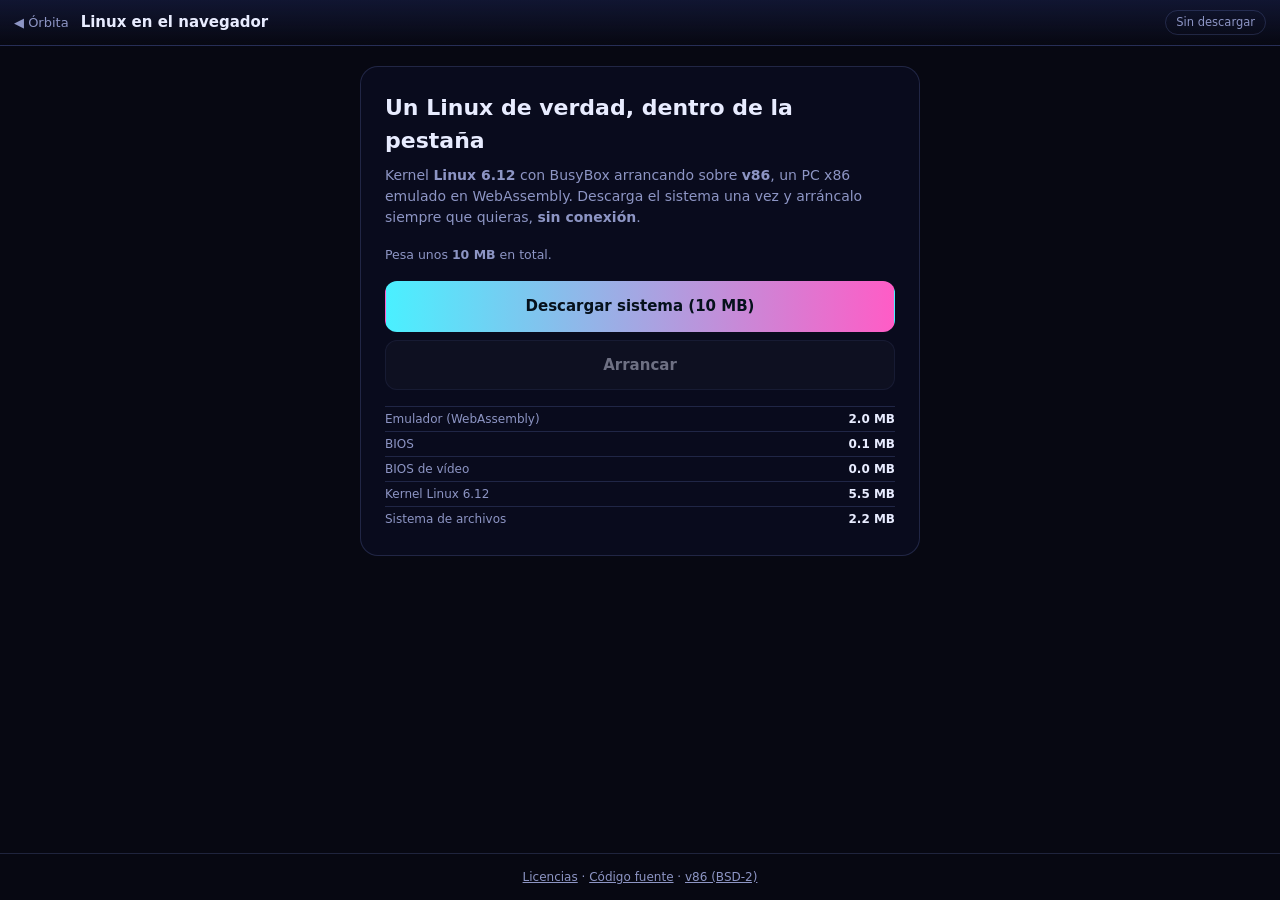
==== linux/index.html @ 7b925392 "Añadir un Linux 6.12 sobre v86 que arranca sin conexión Nueva página /linux/: un PC x86 emulado en W" ====
<!DOCTYPE html>
<html lang="es">
<head>
<meta charset="utf-8">
<meta name="viewport" content="width=device-width, initial-scale=1, viewport-fit=cover">
<title>Linux offline — v86</title>
<meta name="description" content="Un Linux real arrancando dentro del navegador, sin conexión.">
<meta name="theme-color" content="#0b0e1a">
<link rel="manifest" href="../manifest.webmanifest">
<link rel="icon" href="../icons/favicon-32.png" sizes="32x32">
<link rel="apple-touch-icon" href="../icons/apple-touch-icon.png">
<link rel="stylesheet" href="../styles.css">
<link rel="stylesheet" href="linux.css">
</head>
<body class="vm-page">
<header class="vm-bar">
  <a class="back" href="../">◀ Órbita</a>
  <strong class="vm-title">Linux en el navegador</strong>
  <span id="phase" class="phase">Sin descargar</span>
</header>

<main class="vm-main">
  <section id="pack" class="pack">
    <h1>Un Linux de verdad, dentro de la pestaña</h1>
    <p class="lead">
      Kernel <b>Linux 6.12</b> con BusyBox arrancando sobre <b>v86</b>, un PC x86 emulado en
      WebAssembly. Descarga el sistema una vez y arráncalo siempre que quieras, <b>sin conexión</b>.
    </p>

    <div class="bar" hidden id="bar-wrap"><div id="bar" class="bar-fill"></div></div>
    <p id="progress" class="progress">Pesa unos <b>10 MB</b> en total.</p>

    <button id="get" class="btn primary" type="button">Descargar sistema (10 MB)</button>
    <button id="boot" class="btn ghost" type="button" disabled>Arrancar</button>
    <button id="drop" class="btn ghost" type="button" hidden>Borrar del dispositivo</button>

    <ul class="files" id="files"></ul>
  </section>

  <section id="stage" class="stage" hidden>
    <div id="term-wrap" class="term-wrap">
      <pre id="term" class="term" tabindex="0" aria-label="Terminal de la máquina virtual"></pre>
      <input id="mobile-input" class="mobile-input" autocomplete="off" autocorrect="off"
             autocapitalize="off" spellcheck="false" aria-hidden="true">
    </div>

    <div class="keys">
      <button class="key" data-send="&#9;">Tab</button>
      <button class="key" data-send="&#27;">Esc</button>
      <button class="key" data-send="&#3;">Ctrl+C</button>
      <button class="key" data-send="&#27;[A">▲</button>
      <button class="key" data-send="&#27;[B">▼</button>
      <button id="kbd" class="key" type="button">Teclado</button>
    </div>

    <div class="vm-actions">
      <button id="pause" class="btn ghost small" type="button">Pausar</button>
      <button id="reset" class="btn ghost small" type="button">Reiniciar</button>
      <button id="close" class="btn ghost small" type="button">Apagar</button>
    </div>

    <p class="hint">
      Escribe directamente: las teclas van a la máquina virtual. Prueba
      <code>uname -a</code>, <code>ls /</code>, <code>cat /proc/cpuinfo</code>,
      <code>free -m</code>, <code>vi hola.txt</code>.
    </p>
  </section>
</main>

<footer class="vm-foot">
  <span id="net" class="net"></span>
  <a href="system/THIRD_PARTY_NOTICES.md">Licencias</a> ·
  <a href="system/SOURCE_OFFER.md">Código fuente</a> ·
  <a href="vendor/LICENSE-v86.txt">v86 (BSD-2)</a>
</footer>

<script src="vendor/libv86.js"></script>
<script src="term.js"></script>
<script src="boot.js"></script>
</body>
</html>
---- styles.css ----
:root {
  --bg: #070812;
  --bg-2: #10142e;
  --ink: #e8ecff;
  --muted: #8d95c4;
  --cyan: #4af0ff;
  --magenta: #ff5cc6;
  --line: rgba(140, 160, 255, .18);
  --panel: rgba(10, 13, 32, .82);
}

* { box-sizing: border-box; }

html, body {
  height: 100%;
  margin: 0;
  background: var(--bg);
  color: var(--ink);
  font: 15px/1.5 "Segoe UI", system-ui, -apple-system, Roboto, sans-serif;
  overscroll-behavior: none;
  -webkit-tap-highlight-color: transparent;
}

body { touch-action: none; user-select: none; }

#app {
  position: relative;
  height: 100%;
  display: flex;
  flex-direction: column;
  padding: env(safe-area-inset-top) env(safe-area-inset-right) env(safe-area-inset-bottom) env(safe-area-inset-left);
}

/* ---------- HUD ---------- */
.hud {
  display: flex;
  align-items: center;
  justify-content: space-between;
  gap: 12px;
  padding: 10px 14px;
  border-bottom: 1px solid var(--line);
  background: linear-gradient(180deg, rgba(20, 26, 60, .75), transparent);
}

.hud-group { display: flex; align-items: center; gap: 16px; }

.stat { display: flex; flex-direction: column; line-height: 1.1; }
.stat b { font-size: 19px; font-variant-numeric: tabular-nums; letter-spacing: .02em; }
.stat small { font-size: 10px; text-transform: uppercase; letter-spacing: .14em; color: var(--muted); }

.lives { display: flex; gap: 5px; }
.lives i {
  width: 11px; height: 13px;
  background: linear-gradient(180deg, var(--cyan), var(--magenta));
  clip-path: polygon(50% 0, 100% 100%, 50% 74%, 0 100%);
}

.icon-btn {
  width: 34px; height: 34px;
  border-radius: 10px;
  border: 1px solid var(--line);
  background: rgba(255, 255, 255, .04);
  color: var(--ink);
  font-size: 15px;
  cursor: pointer;
}
.icon-btn[aria-pressed="false"] { color: var(--muted); opacity: .55; }

/* ---------- Canvas ---------- */
#game { flex: 1; width: 100%; display: block; touch-action: none; }

/* ---------- Overlay ---------- */
.overlay {
  position: absolute;
  inset: 0;
  display: grid;
  place-items: center;
  padding: 20px;
  background: radial-gradient(120% 90% at 50% 0%, rgba(30, 40, 100, .55), rgba(5, 6, 16, .93));
  backdrop-filter: blur(3px);
  overflow: auto;
}
.overlay[hidden] { display: none; }

.panel {
  width: min(440px, 100%);
  padding: 26px 24px;
  border: 1px solid var(--line);
  border-radius: 20px;
  background: var(--panel);
  box-shadow: 0 24px 70px rgba(0, 0, 0, .6);
  text-align: center;
}

.logo {
  margin: 0 0 6px;
  font-size: 40px;
  letter-spacing: .3em;
  text-indent: .3em;
  background: linear-gradient(90deg, var(--cyan), var(--magenta));
  -webkit-background-clip: text;
  background-clip: text;
  color: transparent;
}

.tagline { margin: 0 0 18px; color: var(--muted); }
.result { margin: 0 0 18px; font-size: 17px; }
.result b { color: var(--cyan); }

.btn {
  width: 100%;
  padding: 13px 18px;
  border-radius: 12px;
  border: 1px solid transparent;
  font: inherit;
  font-weight: 600;
  cursor: pointer;
}
.btn + .btn { margin-top: 8px; }
.btn.primary {
  color: #06111c;
  background: linear-gradient(90deg, var(--cyan), var(--magenta));
}
.btn.ghost {
  color: var(--ink);
  background: rgba(255, 255, 255, .05);
  border-color: var(--line);
}
.btn:disabled { opacity: .45; cursor: default; }
.btn:active { transform: translateY(1px); }

.controls { margin: 16px 0 0; font-size: 12.5px; color: var(--muted); }
.k {
  display: inline-block;
  min-width: 20px;
  padding: 1px 6px;
  margin: 0 1px;
  border: 1px solid var(--line);
  border-radius: 6px;
  background: rgba(255, 255, 255, .05);
  color: var(--ink);
  font-size: 11px;
}

/* ---------- Install card ---------- */
.install {
  margin-top: 20px;
  padding-top: 18px;
  border-top: 1px solid var(--line);
  text-align: left;
}
.install-head { display: flex; align-items: center; gap: 9px; font-size: 14px; }
.install-text { margin: 6px 0 12px; font-size: 12.5px; color: var(--muted); }

.dot {
  width: 9px; height: 9px;
  border-radius: 50%;
  background: #ffb545;
  box-shadow: 0 0 10px currentColor;
  flex: none;
}
.dot.ready { background: #45ffa8; }
.dot.off { background: #6b7299; box-shadow: none; }

.extra { margin: 12px 0 0; font-size: 12.5px; color: var(--muted); }
.extra a { color: var(--cyan); }

details { margin-top: 12px; font-size: 12.5px; color: var(--muted); }
summary { cursor: pointer; }
details p { margin: 8px 0 0; }

/* ---------- Toast ---------- */
.toast {
  position: absolute;
  left: 50%;
  bottom: calc(20px + env(safe-area-inset-bottom));
  transform: translateX(-50%);
  padding: 10px 16px;
  border: 1px solid var(--line);
  border-radius: 999px;
  background: rgba(10, 13, 32, .95);
  font-size: 13px;
  z-index: 5;
}
.toast[hidden] { display: none; }

@media (max-width: 380px) {
  .logo { font-size: 32px; }
  .panel { padding: 20px 16px; }
}

@media (prefers-reduced-motion: reduce) {
  .btn:active { transform: none; }
}
---- linux/linux.css ----
.vm-page { display: flex; flex-direction: column; min-height: 100%; touch-action: auto; }

.vm-bar {
  display: flex;
  align-items: center;
  gap: 12px;
  padding: 10px 14px;
  border-bottom: 1px solid var(--line);
  background: linear-gradient(180deg, rgba(20, 26, 60, .75), transparent);
}
.back { color: var(--muted); text-decoration: none; font-size: 13px; }
.back:hover { color: var(--ink); }
.vm-title { flex: 1; font-size: 15px; }
.phase {
  padding: 3px 10px;
  border: 1px solid var(--line);
  border-radius: 999px;
  font-size: 11.5px;
  color: var(--muted);
  white-space: nowrap;
}
.phase.on { color: #45ffa8; border-color: rgba(69, 255, 168, .4); }

.vm-main { flex: 1; padding: 20px 16px 32px; }

.pack {
  width: min(560px, 100%);
  margin: 0 auto;
  padding: 24px;
  border: 1px solid var(--line);
  border-radius: 18px;
  background: var(--panel);
}
.pack h1 { margin: 0 0 8px; font-size: 22px; }
.lead { margin: 0 0 18px; color: var(--muted); font-size: 14px; }
.progress { margin: 10px 0 16px; font-size: 12.5px; color: var(--muted); font-variant-numeric: tabular-nums; }

.bar {
  height: 8px;
  margin-bottom: 8px;
  border-radius: 999px;
  background: rgba(255, 255, 255, .07);
  overflow: hidden;
}
.bar-fill {
  height: 100%;
  width: 0;
  background: linear-gradient(90deg, var(--cyan), var(--magenta));
  transition: width .2s ease;
}

.files { margin: 16px 0 0; padding: 0; list-style: none; font-size: 12px; color: var(--muted); }
.files li { display: flex; justify-content: space-between; padding: 3px 0; border-top: 1px solid var(--line); }
.files li b { font-weight: 600; color: var(--ink); }
.files .done { color: #45ffa8; }

.btn.small { width: auto; padding: 8px 14px; font-size: 13px; margin-top: 0; }

.stage { width: min(900px, 100%); margin: 0 auto; }

.term-wrap { position: relative; }

.term {
  margin: 0;
  padding: 12px 14px;
  border: 1px solid var(--line);
  border-radius: 12px;
  background: #05060f;
  color: #d6dcff;
  font: 14px/1.25 "DejaVu Sans Mono", "Cascadia Mono", Menlo, Consolas, monospace;
  white-space: pre;
  overflow-x: auto;
  outline: none;
}
.term:focus { border-color: rgba(74, 240, 255, .45); }
.term .cur {
  font-style: normal;
  background: var(--cyan);
  color: #05060f;
  animation: blink 1.1s steps(1, end) infinite;
}
@keyframes blink { 50% { background: transparent; color: inherit; } }

/* Campo invisible: solo existe para que el móvil saque su teclado. */
.mobile-input {
  position: absolute;
  bottom: 0;
  left: 0;
  width: 1px;
  height: 1px;
  padding: 0;
  border: 0;
  opacity: 0;
}

.keys { display: flex; flex-wrap: wrap; gap: 6px; margin-top: 10px; }
.key {
  padding: 7px 12px;
  border: 1px solid var(--line);
  border-radius: 9px;
  background: rgba(255, 255, 255, .05);
  color: var(--ink);
  font: inherit;
  font-size: 12.5px;
  cursor: pointer;
}
.key:active { background: rgba(255, 255, 255, .12); }

.vm-actions { display: flex; flex-wrap: wrap; gap: 8px; margin-top: 12px; }
.hint { margin: 12px 0 0; font-size: 12.5px; color: var(--muted); }
.hint code {
  padding: 1px 5px;
  border: 1px solid var(--line);
  border-radius: 5px;
  background: rgba(255, 255, 255, .05);
  color: var(--ink);
}

.vm-foot {
  padding: 14px 16px calc(14px + env(safe-area-inset-bottom));
  border-top: 1px solid var(--line);
  font-size: 12px;
  color: var(--muted);
  text-align: center;
}
.vm-foot a { color: var(--muted); }
.net.off { color: #ffb545; }

@media (max-width: 560px) {
  .term { font-size: 9px; padding: 8px; }
  .pack { padding: 18px 14px; }
}
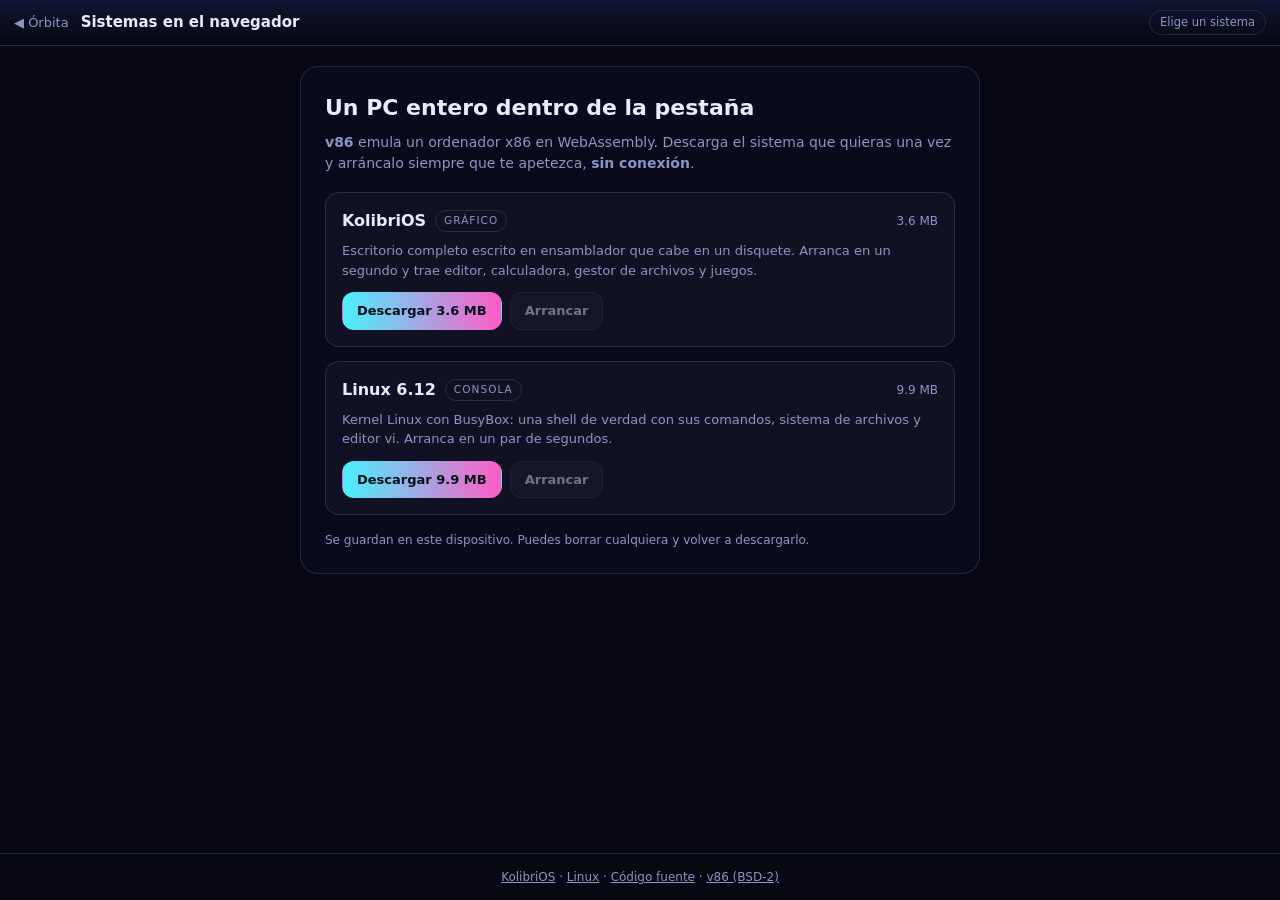
==== commit 46b684d6: "Convertir /linux/ en un catálogo y añadir KolibriOS La página pasa de un solo sistema a fichas indep" ====
--- a/linux/index.html
+++ b/linux/index.html
@@ -3,8 +3,8 @@
 <head>
 <meta charset="utf-8">
 <meta name="viewport" content="width=device-width, initial-scale=1, viewport-fit=cover">
-<title>Linux offline — v86</title>
-<meta name="description" content="Un Linux real arrancando dentro del navegador, sin conexión.">
+<title>Sistemas offline — v86</title>
+<meta name="description" content="Sistemas operativos que arrancan dentro del navegador, sin conexión.">
 <meta name="theme-color" content="#0b0e1a">
 <link rel="manifest" href="../manifest.webmanifest">
 <link rel="icon" href="../icons/favicon-32.png" sizes="32x32">
@@ -15,26 +15,21 @@
 <body class="vm-page">
 <header class="vm-bar">
   <a class="back" href="../">◀ Órbita</a>
-  <strong class="vm-title">Linux en el navegador</strong>
-  <span id="phase" class="phase">Sin descargar</span>
+  <strong class="vm-title">Sistemas en el navegador</strong>
+  <span id="phase" class="phase">Elige un sistema</span>
 </header>
 
 <main class="vm-main">
   <section id="pack" class="pack">
-    <h1>Un Linux de verdad, dentro de la pestaña</h1>
+    <h1>Un PC entero dentro de la pestaña</h1>
     <p class="lead">
-      Kernel <b>Linux 6.12</b> con BusyBox arrancando sobre <b>v86</b>, un PC x86 emulado en
-      WebAssembly. Descarga el sistema una vez y arráncalo siempre que quieras, <b>sin conexión</b>.
+      <b>v86</b> emula un ordenador x86 en WebAssembly. Descarga el sistema que quieras
+      una vez y arráncalo siempre que te apetezca, <b>sin conexión</b>.
     </p>
-
-    <div class="bar" hidden id="bar-wrap"><div id="bar" class="bar-fill"></div></div>
-    <p id="progress" class="progress">Pesa unos <b>10 MB</b> en total.</p>
-
-    <button id="get" class="btn primary" type="button">Descargar sistema (10 MB)</button>
-    <button id="boot" class="btn ghost" type="button" disabled>Arrancar</button>
-    <button id="drop" class="btn ghost" type="button" hidden>Borrar del dispositivo</button>
-
-    <ul class="files" id="files"></ul>
+    <ul id="systems" class="systems"></ul>
+    <p class="foot-note">
+      Se guardan en este dispositivo. Puedes borrar cualquiera y volver a descargarlo.
+    </p>
   </section>
 
   <section id="stage" class="stage" hidden>
@@ -44,7 +39,12 @@
              autocapitalize="off" spellcheck="false" aria-hidden="true">
     </div>
 
-    <div class="keys">
+    <div id="screen" class="screen" hidden>
+      <div class="screen-text"></div>
+      <canvas class="screen-gfx"></canvas>
+    </div>
+
+    <div id="keys" class="keys">
       <button class="key" data-send="&#9;">Tab</button>
       <button class="key" data-send="&#27;">Esc</button>
       <button class="key" data-send="&#3;">Ctrl+C</button>
@@ -59,17 +59,14 @@
       <button id="close" class="btn ghost small" type="button">Apagar</button>
     </div>
 
-    <p class="hint">
-      Escribe directamente: las teclas van a la máquina virtual. Prueba
-      <code>uname -a</code>, <code>ls /</code>, <code>cat /proc/cpuinfo</code>,
-      <code>free -m</code>, <code>vi hola.txt</code>.
-    </p>
+    <p id="hint" class="hint"></p>
   </section>
 </main>
 
 <footer class="vm-foot">
   <span id="net" class="net"></span>
-  <a href="system/THIRD_PARTY_NOTICES.md">Licencias</a> ·
+  <a href="system/KOLIBRIOS.md">KolibriOS</a> ·
+  <a href="system/THIRD_PARTY_NOTICES.md">Linux</a> ·
   <a href="system/SOURCE_OFFER.md">Código fuente</a> ·
   <a href="vendor/LICENSE-v86.txt">v86 (BSD-2)</a>
 </footer>
--- a/linux/linux.css
+++ b/linux/linux.css
@@ -31,6 +31,7 @@
   border-radius: 18px;
   background: var(--panel);
 }
+.pack { width: min(680px, 100%); }
 .pack h1 { margin: 0 0 8px; font-size: 22px; }
 .lead { margin: 0 0 18px; color: var(--muted); font-size: 14px; }
 .progress { margin: 10px 0 16px; font-size: 12.5px; color: var(--muted); font-variant-numeric: tabular-nums; }
@@ -49,16 +50,54 @@
   transition: width .2s ease;
 }
 
-.files { margin: 16px 0 0; padding: 0; list-style: none; font-size: 12px; color: var(--muted); }
-.files li { display: flex; justify-content: space-between; padding: 3px 0; border-top: 1px solid var(--line); }
-.files li b { font-weight: 600; color: var(--ink); }
-.files .done { color: #45ffa8; }
+.systems { margin: 0; padding: 0; list-style: none; display: grid; gap: 14px; }
+
+.card {
+  padding: 16px;
+  border: 1px solid var(--line);
+  border-radius: 14px;
+  background: rgba(255, 255, 255, .03);
+}
+.card.ready { border-color: rgba(69, 255, 168, .35); }
+
+.card-head { display: flex; align-items: center; gap: 9px; }
+.card-name { font-size: 16px; }
+.tag {
+  padding: 2px 8px;
+  border: 1px solid var(--line);
+  border-radius: 999px;
+  font-size: 10.5px;
+  text-transform: uppercase;
+  letter-spacing: .1em;
+  color: var(--muted);
+}
+.card-size { margin-left: auto; font-size: 12px; color: var(--muted); }
+.card-desc { margin: 8px 0 12px; font-size: 13px; color: var(--muted); }
+.card-state { margin: 8px 0 0; font-size: 12px; color: var(--muted); font-variant-numeric: tabular-nums; }
+.card.ready .card-state { color: #45ffa8; }
+.card-actions { display: flex; flex-wrap: wrap; gap: 8px; margin-top: 12px; }
+.card-actions .btn { width: auto; }
+
+.foot-note { margin: 16px 0 0; font-size: 12px; color: var(--muted); }
+
+/* Pantalla gráfica (KolibriOS y compañía) */
+.screen {
+  border: 1px solid var(--line);
+  border-radius: 12px;
+  background: #000;
+  padding: 6px;
+  overflow: auto;
+}
+.screen[hidden] { display: none; }
+.screen .screen-text { white-space: pre; font: 14px/1.06 monospace; color: #d8dcff; }
+.screen .screen-gfx { display: none; max-width: 100%; image-rendering: pixelated; }
 
 .btn.small { width: auto; padding: 8px 14px; font-size: 13px; margin-top: 0; }
 
 .stage { width: min(900px, 100%); margin: 0 auto; }
 
 .term-wrap { position: relative; }
+.term-wrap[hidden] { display: none; }
 
 .term {
   margin: 0;
@@ -93,6 +132,7 @@
   opacity: 0;
 }
 
+.keys[hidden] { display: none; }
 .keys { display: flex; flex-wrap: wrap; gap: 6px; margin-top: 10px; }
 .key {
   padding: 7px 12px;
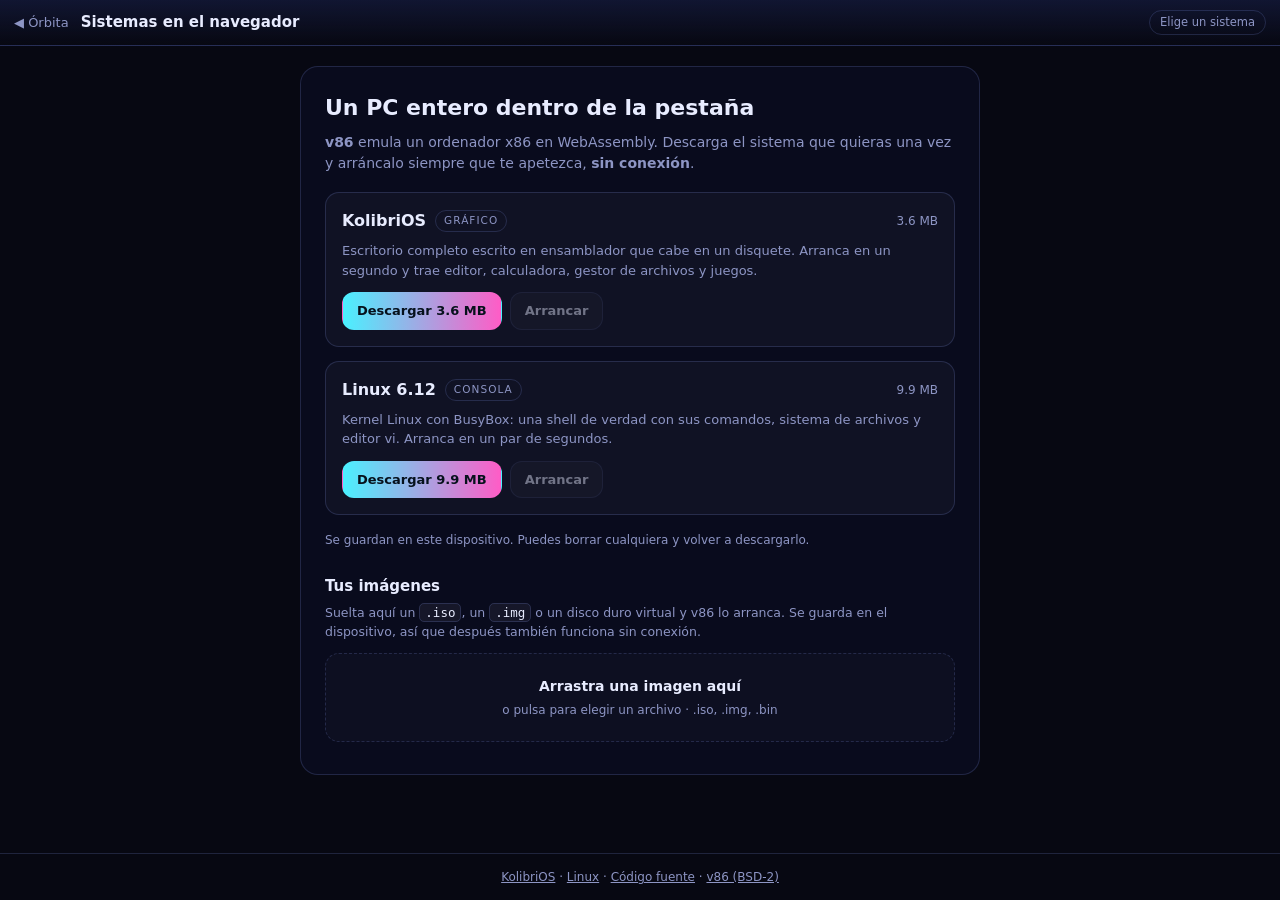
==== commit b61b5d94: "Permitir importar imágenes propias y arrancarlas Añade una zona para soltar un .iso, un .img o un di" ====
--- a/linux/index.html
+++ b/linux/index.html
@@ -30,6 +30,19 @@
     <p class="foot-note">
       Se guardan en este dispositivo. Puedes borrar cualquiera y volver a descargarlo.
     </p>
+
+    <h2 class="sub">Tus imágenes</h2>
+    <p class="lead small">
+      Suelta aquí un <code>.iso</code>, un <code>.img</code> o un disco duro virtual y v86 lo
+      arranca. Se guarda en el dispositivo, así que después también funciona sin conexión.
+    </p>
+    <ul id="mine" class="systems"></ul>
+    <label id="drop" class="dropzone" for="file">
+      <b>Arrastra una imagen aquí</b>
+      <span>o pulsa para elegir un archivo · .iso, .img, .bin</span>
+      <input id="file" type="file" accept=".iso,.img,.ima,.vfd,.bin,.raw,.dsk" hidden>
+    </label>
+    <p id="import-state" class="card-state"></p>
   </section>
 
   <section id="stage" class="stage" hidden>
@@ -73,6 +86,7 @@
 
 <script src="vendor/libv86.js"></script>
 <script src="term.js"></script>
+<script src="store.js"></script>
 <script src="boot.js"></script>
 </body>
 </html>
--- a/linux/linux.css
+++ b/linux/linux.css
@@ -170,3 +170,44 @@
   .term { font-size: 9px; padding: 8px; }
   .pack { padding: 18px 14px; }
 }
+
+/* Zona para soltar imágenes propias */
+.sub { margin: 26px 0 6px; font-size: 15px; }
+.lead.small { font-size: 12.5px; margin-bottom: 12px; }
+.lead code {
+  padding: 1px 5px;
+  border: 1px solid var(--line);
+  border-radius: 5px;
+  background: rgba(255, 255, 255, .05);
+  color: var(--ink);
+}
+
+.dropzone {
+  display: flex;
+  flex-direction: column;
+  gap: 4px;
+  align-items: center;
+  padding: 22px 16px;
+  border: 1px dashed var(--line);
+  border-radius: 14px;
+  background: rgba(255, 255, 255, .02);
+  text-align: center;
+  cursor: pointer;
+}
+.dropzone:hover, .dropzone.over {
+  border-color: var(--cyan);
+  background: rgba(74, 240, 255, .07);
+}
+.dropzone b { font-size: 14px; }
+.dropzone span { font-size: 12px; color: var(--muted); }
+
+.mem { display: inline-flex; align-items: center; gap: 6px; font-size: 12px; color: var(--muted); }
+.mem select {
+  padding: 7px 8px;
+  border: 1px solid var(--line);
+  border-radius: 9px;
+  background: rgba(255, 255, 255, .05);
+  color: var(--ink);
+  font: inherit;
+  font-size: 12.5px;
+}
